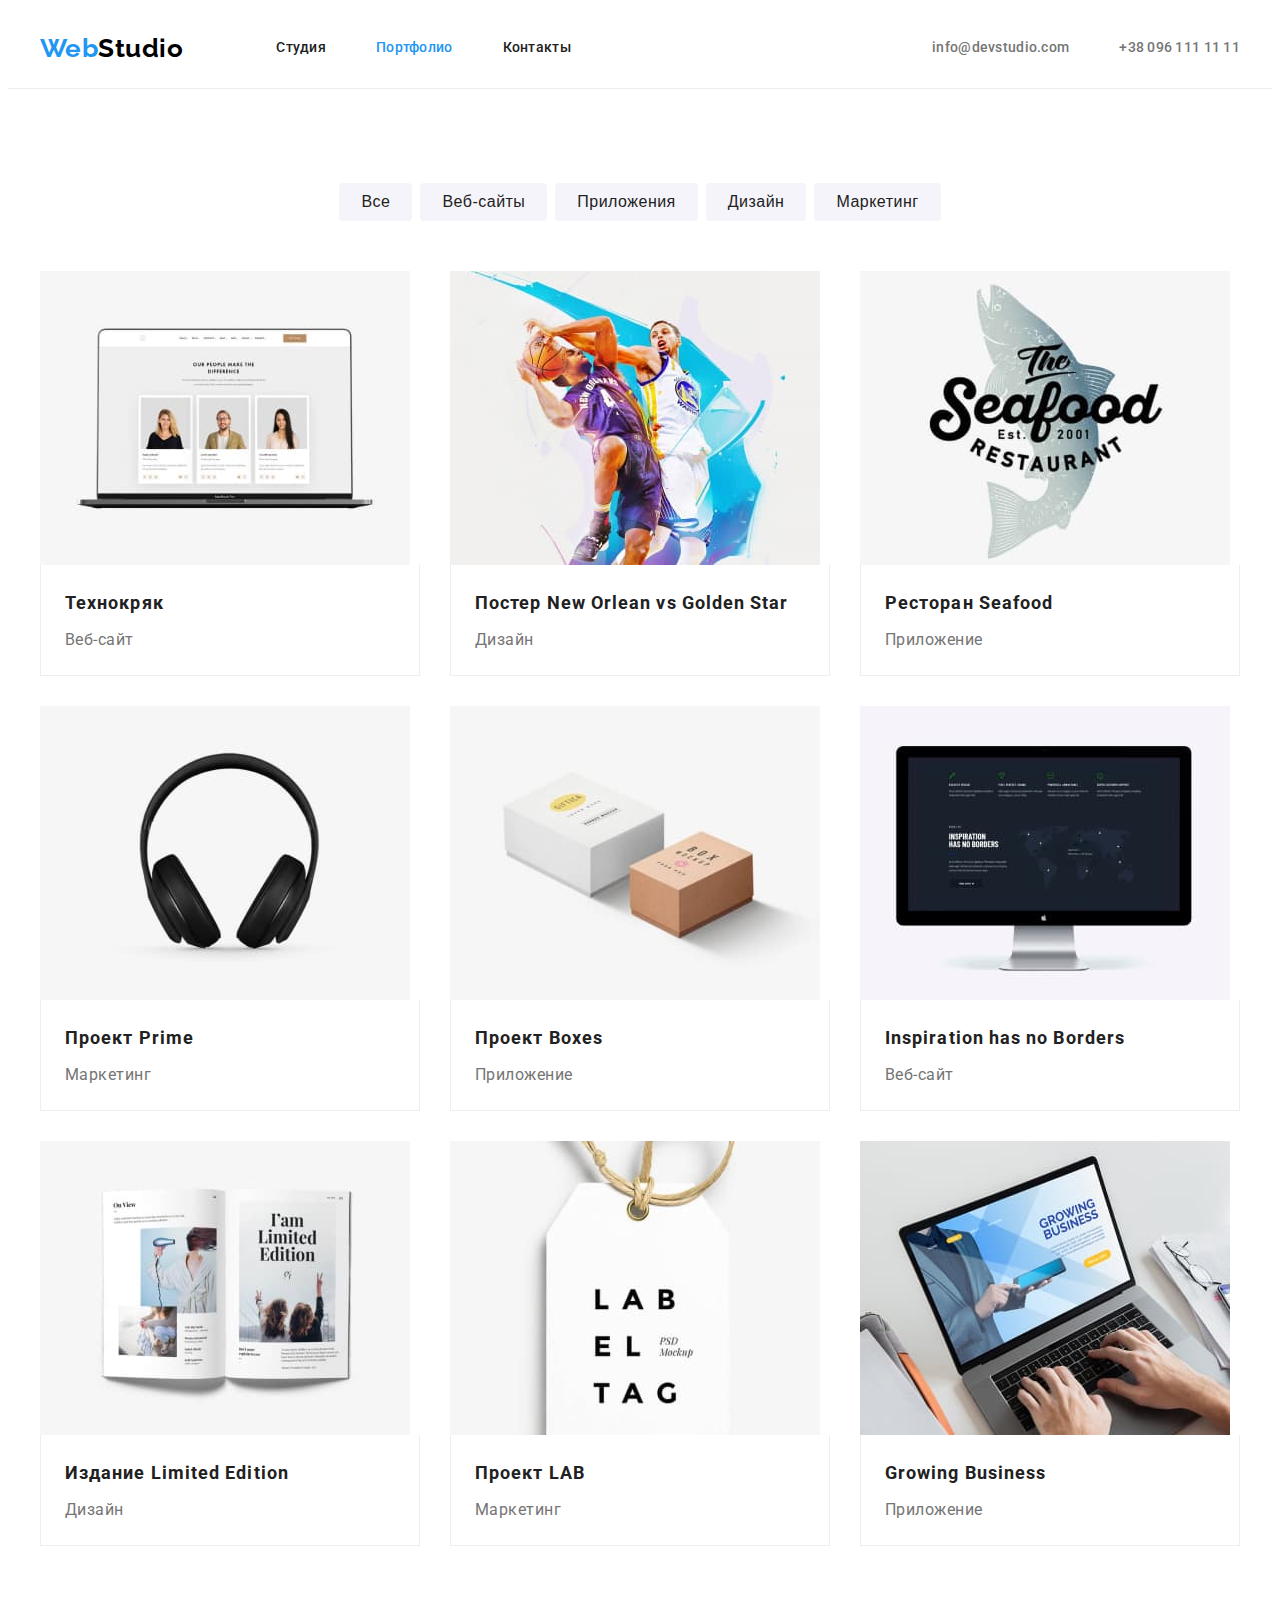
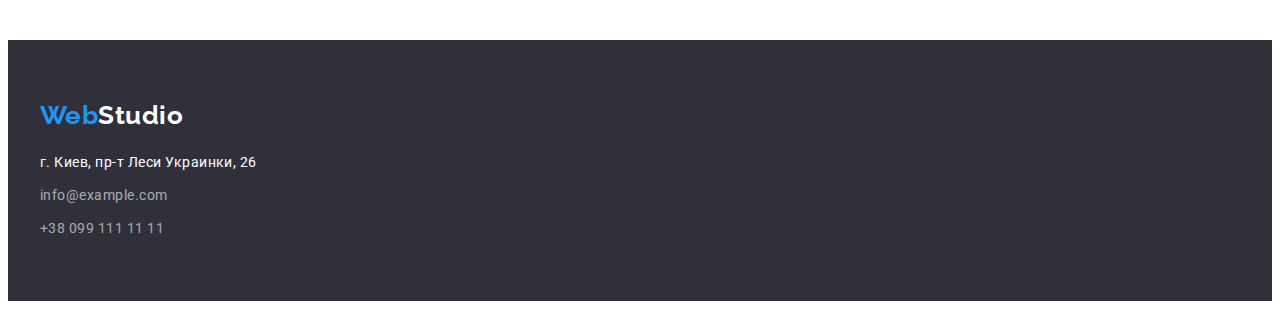
==== portfolio.html @ ab5e108e "Добавляет файлы ДЗ #3" ====
<!DOCTYPE html>
<html lang="ru">
  <head>
    <meta charset="UTF-8" />
    <meta http-equiv="X-UA-Compatible" content="IE=edge" />
    <meta name="viewport" content="width=device-width, initial-scale=1.0" />
    <title>Портфолио | Веб-студия</title>
    <link rel="preconnect" href="https://fonts.gstatic.com" />
    <link
      href="https://fonts.googleapis.com/css2?family=Raleway:wght@700&family=Roboto:wght@400;500;700;900&display=swap"
      rel="stylesheet"
    />
    <link
      rel="stylesheet"
      href="https://cdnjs.cloudflare.com/ajax/libs/modern-normalize/1.0.0/modern-normalize.min.css"
      integrity="sha512-ISS7cAi1PEhQ8jnbJpJZMd29NlhNj4AWYyLOSp2CE/CsHxTCu+r+t0D2yoJudVrd0/8fTVPUVDzY5Tvli75u/g=="
      crossorigin="anonymous"
    />
    <link rel="stylesheet" href="./css/styles.css" />
  </head>
  <body>
    <!-- HEADER -->
    <header class="header">
      <div class="container header-container">
        <nav class="navigation">
          <a class="logo-link header-logo link" lang="en" href="./index.html"
            >Web<span class="header-logo-decor">Studio</span></a
          >
          <ul class="menu list">
            <li class="menu-item">
              <a class="menu-link link" href="./index.html">Студия</a>
            </li>
            <li class="menu-item">
              <a class="menu-link link current-page-item" href="./portfolio.html">Портфолио</a>
            </li>
            <li class="menu-item">
              <a class="menu-link link" href="">Контакты</a>
            </li>
          </ul>
        </nav>
        <ul class="contacts-list list">
          <li class="contacts-item">
            <a class="contacts-link link" href="mailto:info@devstudio.com">info@devstudio.com</a>
          </li>
          <li class="contacts-item">
            <a class="contacts-link link" href="tel:+380961111111">+38 096 111 11 11</a>
          </li>
        </ul>
      </div>
    </header>
    <main>
      <!-- WORKS -->
      <section class="works section">
        <div class="container">
          <h1 class="title visually-hidden">Наши работы</h1>
          <ul class="works-filter-btn-list list">
            <li class="works-filter-btn-list-item">
              <button class="works-filter-btn" type="button">Все</button>
            </li>
            <li class="works-filter-btn-list-item">
              <button class="works-filter-btn" type="button">Веб-сайты</button>
            </li>
            <li class="works-filter-btn-list-item">
              <button class="works-filter-btn" type="button">Приложения</button>
            </li>
            <li class="works-filter-btn-list-item">
              <button class="works-filter-btn" type="button">Дизайн</button>
            </li>
            <li class="works-filter-btn-list-item">
              <button class="works-filter-btn" type="button">Маркетинг</button>
            </li>
          </ul>
          <ul class="works-list list">
            <li class="works-list-item">
              <div class="works-list-item-container">
                <a class="works-list-link link" href="">
                  <div class="works-list-item-thumb">
                    <img
                      class="works-list-link-img"
                      src="./images/portfolio/project-1.jpg"
                      alt="Веб-сайт на мониторе ноутбука"
                      width="370"
                      height="294"
                    />
                  </div>
                  <div class="works-list-item-content">
                    <h2 class="works-list-link-title">Технокряк</h2>
                    <p class="works-list-link-description">Веб-сайт</p>
                  </div>
                </a>
              </div>
            </li>
            <li class="works-list-item">
              <div class="works-list-item-container">
                <a class="works-list-link link" href="">
                  <div class="works-list-item-thumb">
                    <img
                      class="works-list-link-img"
                      src="./images/portfolio/project-2.jpg"
                      alt="Два баскетболиста с мячом"
                      width="370"
                      height="294"
                    />
                  </div>
                  <div class="works-list-item-content">
                    <h2 class="works-list-link-title">
                      Постер <span lang="en">New Orlean vs Golden Star</span>
                    </h2>
                    <p class="works-list-link-description">Дизайн</p>
                  </div>
                </a>
              </div>
            </li>
            <li class="works-list-item">
              <div class="works-list-item-container">
                <a class="works-list-link link" href="">
                  <div class="works-list-item-thumb">
                    <img
                      class="works-list-link-img"
                      src="./images/portfolio/project-3.jpg"
                      alt="Логотип ресторана"
                      width="370"
                      height="294"
                    />
                  </div>
                  <div class="works-list-item-content">
                    <h2 class="works-list-link-title">Ресторан <span lang="en">Seafood</span></h2>
                    <p class="works-list-link-description">Приложение</p>
                  </div>
                </a>
              </div>
            </li>
            <li class="works-list-item">
              <div class="works-list-item-container">
                <a class="works-list-link link" href="">
                  <div class="works-list-item-thumb">
                    <img
                      class="works-list-link-img"
                      src="./images/portfolio/project-4.jpg"
                      alt="Наушники"
                      width="370"
                      height="294"
                    />
                  </div>
                  <div class="works-list-item-content">
                    <h2 class="works-list-link-title">Проект <span lang="en">Prime</span></h2>
                    <p class="works-list-link-description">Маркетинг</p>
                  </div>
                </a>
              </div>
            </li>
            <li class="works-list-item">
              <div class="works-list-item-container">
                <a class="works-list-link link" href="">
                  <div class="works-list-item-thumb">
                    <img
                      class="works-list-link-img"
                      src="./images/portfolio/project-5.jpg"
                      alt="Две коробки"
                      width="370"
                      height="294"
                    />
                  </div>
                  <div class="works-list-item-content">
                    <h2 class="works-list-link-title">Проект <span lang="en">Boxes</span></h2>
                    <p class="works-list-link-description">Приложение</p>
                  </div>
                </a>
              </div>
            </li>
            <li class="works-list-item">
              <div class="works-list-item-container">
                <a class="works-list-link link" href="">
                  <div class="works-list-item-thumb">
                    <img
                      class="works-list-link-img"
                      src="./images/portfolio/project-6.jpg"
                      alt="Приложение на экране монитора"
                      width="370"
                      height="294"
                    />
                  </div>
                  <div class="works-list-item-content">
                    <h2 class="works-list-link-title" lang="en">Inspiration has no Borders</h2>
                    <p class="works-list-link-description">Веб-сайт</p>
                  </div>
                </a>
              </div>
            </li>
            <li class="works-list-item">
              <div class="works-list-item-container">
                <a class="works-list-link link" href="">
                  <div class="works-list-item-thumb">
                    <img
                      class="works-list-link-img"
                      src="./images/portfolio/project-7.jpg"
                      alt="Журнал"
                      width="370"
                      height="294"
                    />
                  </div>
                  <div class="works-list-item-content">
                    <h2 class="works-list-link-title">
                      Издание <span lang="en">Limited Edition</span>
                    </h2>
                    <p class="works-list-link-description">Дизайн</p>
                  </div>
                </a>
              </div>
            </li>
            <li class="works-list-item">
              <div class="works-list-item-container">
                <a class="works-list-link link" href="">
                  <div class="works-list-item-thumb">
                    <img
                      class="works-list-link-img"
                      src="./images/portfolio/project-8.jpg"
                      alt="Лейбл"
                      width="370"
                      height="294"
                    />
                  </div>
                  <div class="works-list-item-content">
                    <h2 class="works-list-link-title">Проект <span lang="en">LAB</span></h2>
                    <p class="works-list-link-description">Маркетинг</p>
                  </div>
                </a>
              </div>
            </li>
            <li class="works-list-item">
              <div class="works-list-item-container">
                <a class="works-list-link link" href="">
                  <div class="works-list-item-thumb">
                    <img
                      class="works-list-link-img"
                      src="./images/portfolio/project-9.jpg"
                      alt="Человек набирает на клавиатуре ноутбука"
                      width="370"
                      height="294"
                    />
                  </div>
                  <div class="works-list-item-content">
                    <h2 class="works-list-link-title" lang="en">Growing Business</h2>
                    <p class="works-list-link-description">Приложение</p>
                  </div>
                </a>
              </div>
            </li>
          </ul>
        </div>
      </section>
    </main>
    <!-- FOOTER -->
    <footer class="footer">
      <div class="container">
        <a class="logo-link footer-logo link" lang="en" href="./index.html"
          >Web<span class="footer-logo-decor">Studio</span></a
        >
        <address class="address">
          <ul class="address-contacts-list list">
            <li class="address-contacts-list-item">
              <a
                class="address-postal-link link"
                href="https://goo.gl/maps/wizfUWT5925E2VPB9"
                target="_blank"
                rel="noopener noreferrer"
                >г. Киев, пр-т Леси Украинки, 26</a
              >
            </li>
            <li class="address-contacts-list-item">
              <a class="address-mail-link link" href="mailto:info@example.com">info@example.com</a>
            </li>
            <li class="address-contacts-list-item">
              <a class="address-tel-link link" href="tel:+380991111111">+38 099 111 11 11</a>
            </li>
          </ul>
        </address>
      </div>
    </footer>
  </body>
</html>
---- css/styles.css ----
:root {
  --main-font: 'Roboto', sans-serif;
  --secondary-font: 'Raleway', sans-serif;
  --accent-color: #2196f3;
  --primary-text-color: #212121;
  --secondary-text-color: #757575;
  --primary-white-color: #fff;
  --primary-black-color: #000;
  --card-set-gap: 30px;
}

h1,
h2,
h3,
h4,
h5,
h6,
p {
  margin-top: 0;
  margin-bottom: 0;
}

ul,
ol {
  margin-top: 0;
  margin-bottom: 0;
  padding-left: 0;
}

img {
  display: block;
  max-width: 100%;
  height: auto;
}

.list {
  list-style: none;
}

.link {
  text-decoration: none;
}

body {
  min-width: 1200px;
  font-family: var(--main-font);
  letter-spacing: 0.03em;
  color: var(--primary-text-color);
  background-color: var(--primary-white-color);
}

.container {
  width: 1200px;
  margin: 0 auto;
  padding-left: 15px;
  padding-right: 15px;
}

.section {
  padding-top: 94px;
  padding-bottom: 94px;
}

/* ============= COMPONENTS ============= */
.logo-link {
  display: block;

  font-family: var(--secondary-font);
  font-weight: 700;
  font-size: 26px;
  line-height: 1.19;
  color: var(--accent-color);
}

.menu .current-page-item {
  color: var(--accent-color);
}

.modal-btn {
  display: block;
  margin: 0 auto;
  padding: 10px 32px;

  font-weight: 700;
  font-size: 16px;
  line-height: 1.88;
  letter-spacing: 0.06em;
  color: var(--primary-white-color);
  background-color: var(--accent-color);
  border: 0 solid var(--accent-color);
  border-radius: 4px;
  box-shadow: 0px 4px 4px rgba(0, 0, 0, 0.15);
  cursor: pointer;
}

.title {
  margin-bottom: 50px;

  font-size: 36px;
  line-height: 1.17;
  text-align: center;
}

.visually-hidden {
  position: absolute;
  width: 1px;
  height: 1px;
  margin: -1px;
  border: 0;
  padding: 0;

  white-space: nowrap;
  clip-path: inset(100%);
  clip: rect(0 0 0 0);
  overflow: hidden;
}
/* ============= END OF COMPONENTS ============= */

/* ============= HEADER ============= */
.header {
  border-bottom-width: 1px;
  border-bottom-style: solid;
  border-bottom-color: #ececec;
}

.header-container {
  display: flex;
  align-items: center;
}

.navigation {
  display: flex;
  align-items: center;
}

.header-logo {
  margin-right: 93px;
}

.header-logo-decor {
  color: var(--primary-black-color);
}

.menu {
  display: flex;
}

.menu-item:not(:last-child) {
  margin-right: 50px;
}

.menu-link {
  display: block;
  padding: 32px 0;

  font-weight: 500;
  font-size: 14px;
  line-height: 1.14;
  letter-spacing: 0.02em;
  color: inherit;
}

.menu-link:hover,
.menu-link:focus {
  color: var(--accent-color);
}

.contacts-list {
  display: flex;
  margin-left: auto;
}

.contacts-item:not(:last-child) {
  margin-right: 50px;
}

.contacts-link {
  display: block;
  padding: 32px 0;

  font-weight: 500;
  font-size: 14px;
  line-height: 1.14;
  letter-spacing: 0.02em;
  color: var(--secondary-text-color);
}

.contacts-link:hover,
.contacts-link:focus {
  color: var(--accent-color);
}
/* ============= END OF HEADER ============= */

/* ============= HERO ============= */
.hero {
  padding: 200px 0;

  background-color: #2f303a;
}

.hero-title {
  max-width: 696px;
  margin: 0 auto 30px;

  font-weight: 900;
  font-size: 44px;
  line-height: 1.36;
  text-align: center;
  letter-spacing: 0.06em;
  text-transform: uppercase;
  color: var(--primary-white-color);
}
/* ============= END OF HERO ============= */

/* ============= ADVANTAGES ============= */
.advantages-list {
  display: flex;
}

.advantages-list-item {
  width: 270px;
}

.advantages-list-item:not(:last-child) {
  margin-right: 30px;
}

.advantages-list-item-title {
  margin-bottom: 10px;

  font-size: 14px;
  line-height: 1.14;
  text-transform: uppercase;
}
.advantages-list-item-description {
  font-size: 14px;
  line-height: 1.71;
  color: var(--secondary-text-color);
}
/* ============= END OF ADVANTAGES ============= */

/* ============= SERVICES ============= */
.services {
  padding-top: 0;
  padding-bottom: 94px;
}

.services-img-list {
  display: flex;
  flex-wrap: wrap;
  margin-left: calc(-1 * var(--card-set-gap));
  margin-top: calc(-1 * var(--card-set-gap));
}

.services-img-list > .services-img-list-item {
  flex-basis: calc(100% / 3 - var(--card-set-gap));
  margin-left: var(--card-set-gap);
  margin-top: var(--card-set-gap);
}
/* ============= END OF SERVICES ============= */

/* ============= TEAM ============= */
.team {
  background-color: #f5f4fa;
}

.team-list {
  display: flex;
  flex-wrap: wrap;
  margin-left: calc(-1 * var(--card-set-gap));
  margin-top: calc(-1 * var(--card-set-gap));
}

.team-list > .team-list-item {
  flex-basis: calc(100% / 4 - var(--card-set-gap));
  margin-left: var(--card-set-gap);
  margin-top: var(--card-set-gap);
}

.team-list-item-container {
  box-shadow: 0px 1px 3px rgba(0, 0, 0, 0.12), 0px 1px 1px rgba(0, 0, 0, 0.14),
    0px 2px 1px rgba(0, 0, 0, 0.2);
  border-radius: 0px 0px 4px 4px;
  overflow: hidden;
}

.team-list-item-content {
  padding: 30px 0;
}

.team-list-item-title {
  margin-bottom: 10px;

  font-weight: 500;
  font-size: 16px;
  line-height: 1.19;
  text-align: center;
}

.team-list-item-description {
  font-size: 16px;
  line-height: 1.19;
  text-align: center;
  color: var(--secondary-text-color);
}
/* ============= END OF TEAM ============= */

/* ============= WORKS ============= */
.works-filter-btn-list {
  display: flex;
  justify-content: center;
  margin: 0 auto;
  margin-bottom: 50px;
}

.works-filter-btn-list-item:not(:last-child) {
  margin-right: 8px;
}

.works-filter-btn {
  display: block;
  padding: 6px 22px;

  letter-spacing: inherit;
  font-weight: 500;
  font-size: 16px;
  line-height: 1.63;
  color: inherit;
  background-color: #f5f4fa;
  border: 0 solid #f5f4fa;
  border-radius: 4px;
  cursor: pointer;
}

.works-filter-btn:hover,
.works-filter-btn:focus {
  color: var(--primary-white-color);
  background-color: var(--accent-color);
  border: 0 solid var(--accent-color);
  border-radius: 4px;
  box-shadow: 0px 3px 1px rgba(0, 0, 0, 0.1), 0px 1px 2px rgba(0, 0, 0, 0.08),
    0px 2px 2px rgba(0, 0, 0, 0.12);
}

.works-list {
  display: flex;
  flex-wrap: wrap;
  margin-left: calc(-1 * var(--card-set-gap));
  margin-top: calc(-1 * var(--card-set-gap));
}

.works-list > .works-list-item {
  flex-basis: calc(100% / 3 - var(--card-set-gap));
  margin-left: var(--card-set-gap);
  margin-top: var(--card-set-gap);
}

.works-list-item-content {
  padding: 20px 24px;

  border: 1px solid #eee;
  border-top: none;
}

.works-list-link-title {
  margin-bottom: 4px;

  font-size: 18px;
  line-height: 2;
  letter-spacing: 0.06em;
  color: var(--primary-text-color);
}

.works-list-link-description {
  font-size: 16px;
  line-height: 1.88;
  color: var(--secondary-text-color);
}
/* ============= END OF WORKS ============= */

/* ============= FOOTER ============= */
.footer {
  padding: 60px 0;

  background-color: #2f303a;
}

.footer-logo {
  margin-bottom: 20px;
}

.footer-logo-decor {
  color: var(--primary-white-color);
}

.address-contacts-list-item {
  font-style: normal;
  font-weight: 400;
  font-size: 14px;
  line-height: 1.71;
}

.address-contacts-list-item:not(:last-child) {
  margin-bottom: 9px;
}

.address-postal-link {
  color: var(--primary-white-color);
}

.address-mail-link,
.address-tel-link {
  color: rgba(255, 255, 255, 0.6);
}
/* ============= END OF FOOTER ============= */ ;
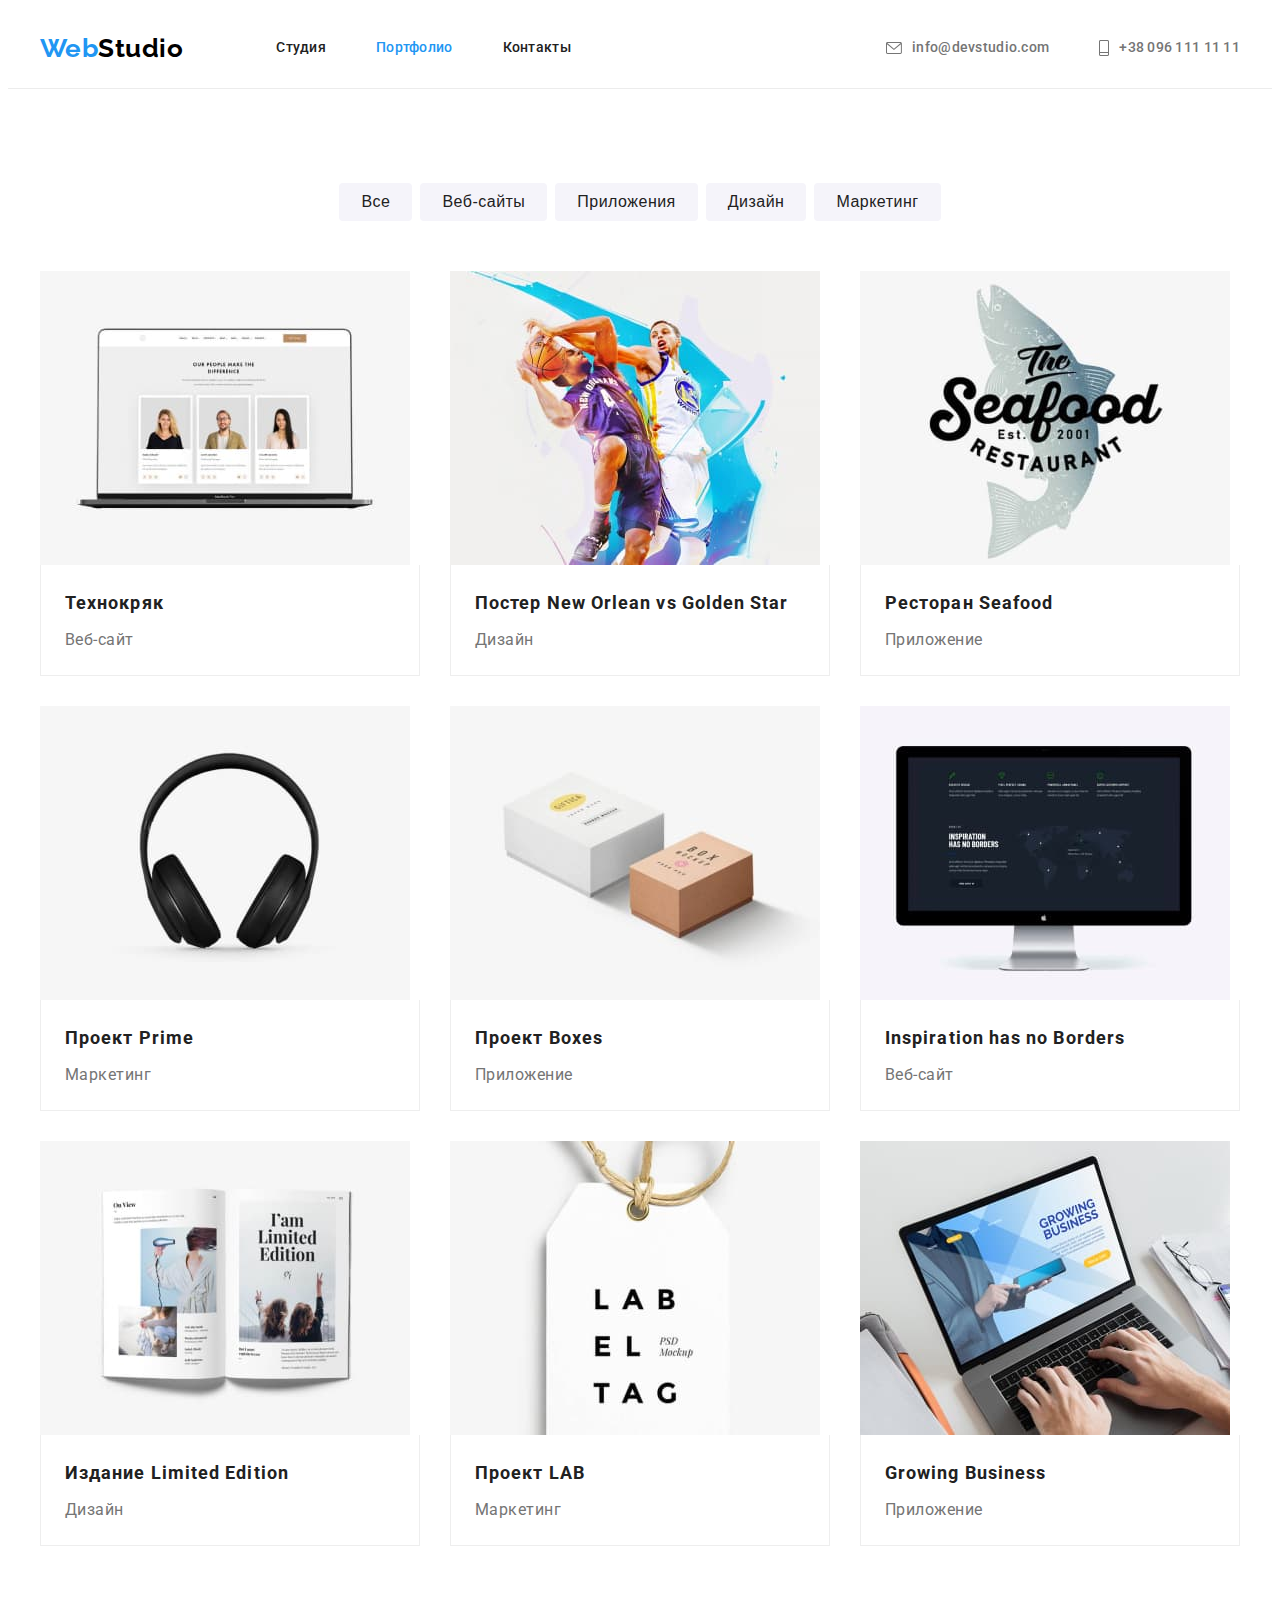
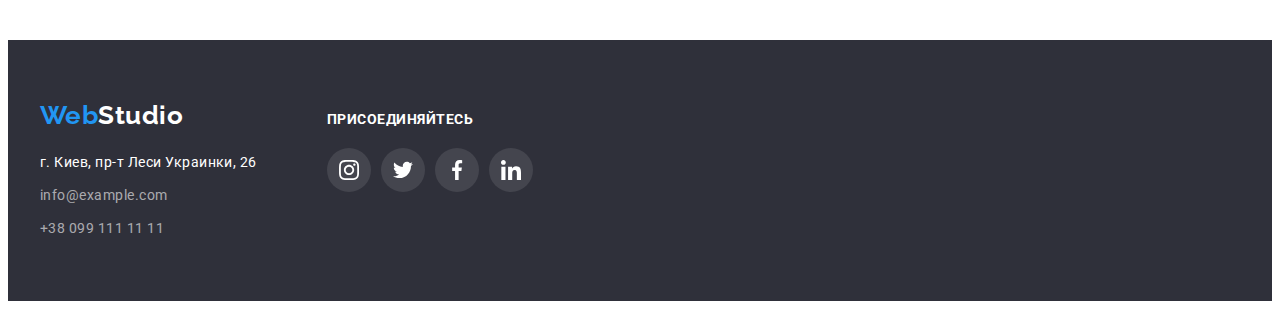
==== commit a35cf367: "Добавляет секцию Наши клиенты и все иконки" ====
--- a/portfolio.html
+++ b/portfolio.html
@@ -40,10 +40,18 @@
         </nav>
         <ul class="contacts-list list">
           <li class="contacts-item">
-            <a class="contacts-link link" href="mailto:info@devstudio.com">info@devstudio.com</a>
+            <a class="contacts-link link" href="mailto:info@devstudio.com">
+              <svg class="contacts-icon" width="16" height="12">
+                <use href="./images/icons.svg#icon-envelope"></use>
+              </svg>
+              info@devstudio.com</a>
           </li>
           <li class="contacts-item">
-            <a class="contacts-link link" href="tel:+380961111111">+38 096 111 11 11</a>
+            <a class="contacts-link link" href="tel:+380961111111">
+              <svg class="contacts-icon" width="10" height="16">
+                <use href="./images/icons.svg#icon-phone"></use>
+              </svg>
+              +38 096 111 11 11</a>
           </li>
         </ul>
       </div>
@@ -253,28 +261,59 @@
     <!-- FOOTER -->
     <footer class="footer">
       <div class="container">
-        <a class="logo-link footer-logo link" lang="en" href="./index.html"
-          >Web<span class="footer-logo-decor">Studio</span></a
-        >
-        <address class="address">
-          <ul class="address-contacts-list list">
-            <li class="address-contacts-list-item">
-              <a
-                class="address-postal-link link"
-                href="https://goo.gl/maps/wizfUWT5925E2VPB9"
-                target="_blank"
-                rel="noopener noreferrer"
-                >г. Киев, пр-т Леси Украинки, 26</a
-              >
-            </li>
-            <li class="address-contacts-list-item">
-              <a class="address-mail-link link" href="mailto:info@example.com">info@example.com</a>
-            </li>
-            <li class="address-contacts-list-item">
-              <a class="address-tel-link link" href="tel:+380991111111">+38 099 111 11 11</a>
-            </li>
-          </ul>
-        </address>
+        <div class="footer-container">
+          <div class="address-container">
+            <a class="logo-link footer-logo link" lang="en" href="./index.html">Web<span
+                class="footer-logo-decor">Studio</span></a>
+            <address class="address">
+              <ul class="address-contacts-list list">
+                <li class="address-contacts-list-item">
+                  <a class="address-postal-link link" href="https://goo.gl/maps/wizfUWT5925E2VPB9" target="_blank"
+                    rel="noopener noreferrer">г. Киев, пр-т Леси Украинки, 26</a>
+                </li>
+                <li class="address-contacts-list-item">
+                  <a class="address-mail-link link" href="mailto:info@example.com">info@example.com</a>
+                </li>
+                <li class="address-contacts-list-item">
+                  <a class="address-tel-link link" href="tel:+380991111111">+38 099 111 11 11</a>
+                </li>
+              </ul>
+            </address>
+          </div>
+          <div class="social-links-container">
+            <p class="social-links-caption">Присоединяйтесь</p>
+            <ul class="social-list list">
+              <li class="social-list-item">
+                <a class="social-list-link social-links-dark-theme link" href="">
+                  <svg class="social-list-icon" width="20" height="20">
+                    <use href="./images/icons.svg#icon-instagram"></use>
+                  </svg>
+                </a>
+              </li>
+              <li class="social-list-item">
+                <a class="social-list-link social-links-dark-theme link" href="">
+                  <svg class="social-list-icon" width="20" height="20">
+                    <use href="./images/icons.svg#icon-twitter"></use>
+                  </svg>
+                </a>
+              </li>
+              <li class="social-list-item">
+                <a class="social-list-link social-links-dark-theme link" href="">
+                  <svg class="social-list-icon" width="20" height="20">
+                    <use href="./images/icons.svg#icon-facebook"></use>
+                  </svg>
+                </a>
+              </li>
+              <li class="social-list-item">
+                <a class="social-list-link social-links-dark-theme link" href="">
+                  <svg class="social-list-icon" width="20" height="20">
+                    <use href="./images/icons.svg#icon-linkedin"></use>
+                  </svg>
+                </a>
+              </li>
+            </ul>
+          </div>
+        </div>
       </div>
     </footer>
   </body>
--- a/css/styles.css
+++ b/css/styles.css
@@ -114,6 +114,44 @@
   clip: rect(0 0 0 0);
   overflow: hidden;
 }
+
+.social-list {
+  display: flex;
+  justify-content: center;
+}
+
+.social-list-item:not(:last-child) {
+  margin-right: 10px;
+}
+
+.social-list-link {
+  display: flex;
+  justify-content: center;
+  align-items: center;
+  width: 44px;
+  height: 44px;
+
+  border-radius: 50%;
+}
+
+.social-links-light-theme {
+  color: #afb1b8;
+}
+
+.social-links-dark-theme {
+  background-color: rgba(255, 255, 255, 0.1);
+  color: var(--primary-white-color);
+}
+
+.social-list-link:hover,
+.social-list-link:focus {
+  color: var(--primary-white-color);
+  background-color: #2196f3;
+}
+
+.social-list-icon {
+  fill: currentColor;
+}
 /* ============= END OF COMPONENTS ============= */
 
 /* ============= HEADER ============= */
@@ -175,7 +213,8 @@
 }
 
 .contacts-link {
-  display: block;
+  display: flex;
+  align-items: center;
   padding: 32px 0;
 
   font-weight: 500;
@@ -189,13 +228,24 @@
 .contacts-link:focus {
   color: var(--accent-color);
 }
+
+.contacts-icon {
+  margin-right: 10px;
+  fill: currentColor;
+}
 /* ============= END OF HEADER ============= */
 
 /* ============= HERO ============= */
 .hero {
+  max-width: 1600px;
   padding: 200px 0;
 
-  background-color: #2f303a;
+  background-color: #c4c4c4;
+  background-image: linear-gradient(rgba(47, 48, 58, 0.4), rgba(47, 48, 58, 0.4)),
+    url('../images/hero/background-image.jpg');
+  background-position: 50% 50%;
+  background-size: cover;
+  background-repeat: no-repeat;
 }
 
 .hero-title {
@@ -225,6 +275,17 @@
   margin-right: 30px;
 }
 
+.advantages-icon-container {
+  display: flex;
+  height: 120px;
+  justify-content: center;
+  align-items: center;
+  margin-bottom: 30px;
+
+  background-color: #f5f4fa;
+  border-radius: 4px;
+}
+
 .advantages-list-item-title {
   margin-bottom: 10px;
 
@@ -298,12 +359,47 @@
 }
 
 .team-list-item-description {
+  margin-bottom: 16px;
+
   font-size: 16px;
   line-height: 1.19;
   text-align: center;
   color: var(--secondary-text-color);
 }
 /* ============= END OF TEAM ============= */
+
+/* ============= CLIENTS ============= */
+.clients-list {
+  display: flex;
+  justify-content: center;
+}
+
+.clients-list-item:not(:last-child) {
+  margin-right: 30px;
+}
+
+.clients-list-link {
+  display: flex;
+  justify-content: center;
+  align-items: center;
+  width: 170px;
+  height: 92px;
+
+  color: #afb1b8;
+  border: 1px solid #afb1b8;
+  border-radius: 4px;
+}
+
+.clients-list-link:hover,
+.clients-list-link:focus {
+  color: #2196f3;
+  border: 1px solid #2196f3;
+}
+
+.clients-list-icon {
+  fill: currentColor;
+}
+/* ============= END OF CLIENTS ============= */
 
 /* ============= WORKS ============= */
 .works-filter-btn-list {
@@ -385,6 +481,15 @@
   background-color: #2f303a;
 }
 
+.footer-container {
+  display: flex;
+  align-items: baseline;
+}
+
+.address-container {
+  margin-right: 70px;
+}
+
 .footer-logo {
   margin-bottom: 20px;
 }
@@ -412,4 +517,14 @@
 .address-tel-link {
   color: rgba(255, 255, 255, 0.6);
 }
+
+.social-links-caption {
+  margin-bottom: 20px;
+
+  font-weight: 700;
+  font-size: 14px;
+  line-height: 1.14;
+  text-transform: uppercase;
+  color: var(--primary-white-color);
+}
 /* ============= END OF FOOTER ============= */ ;
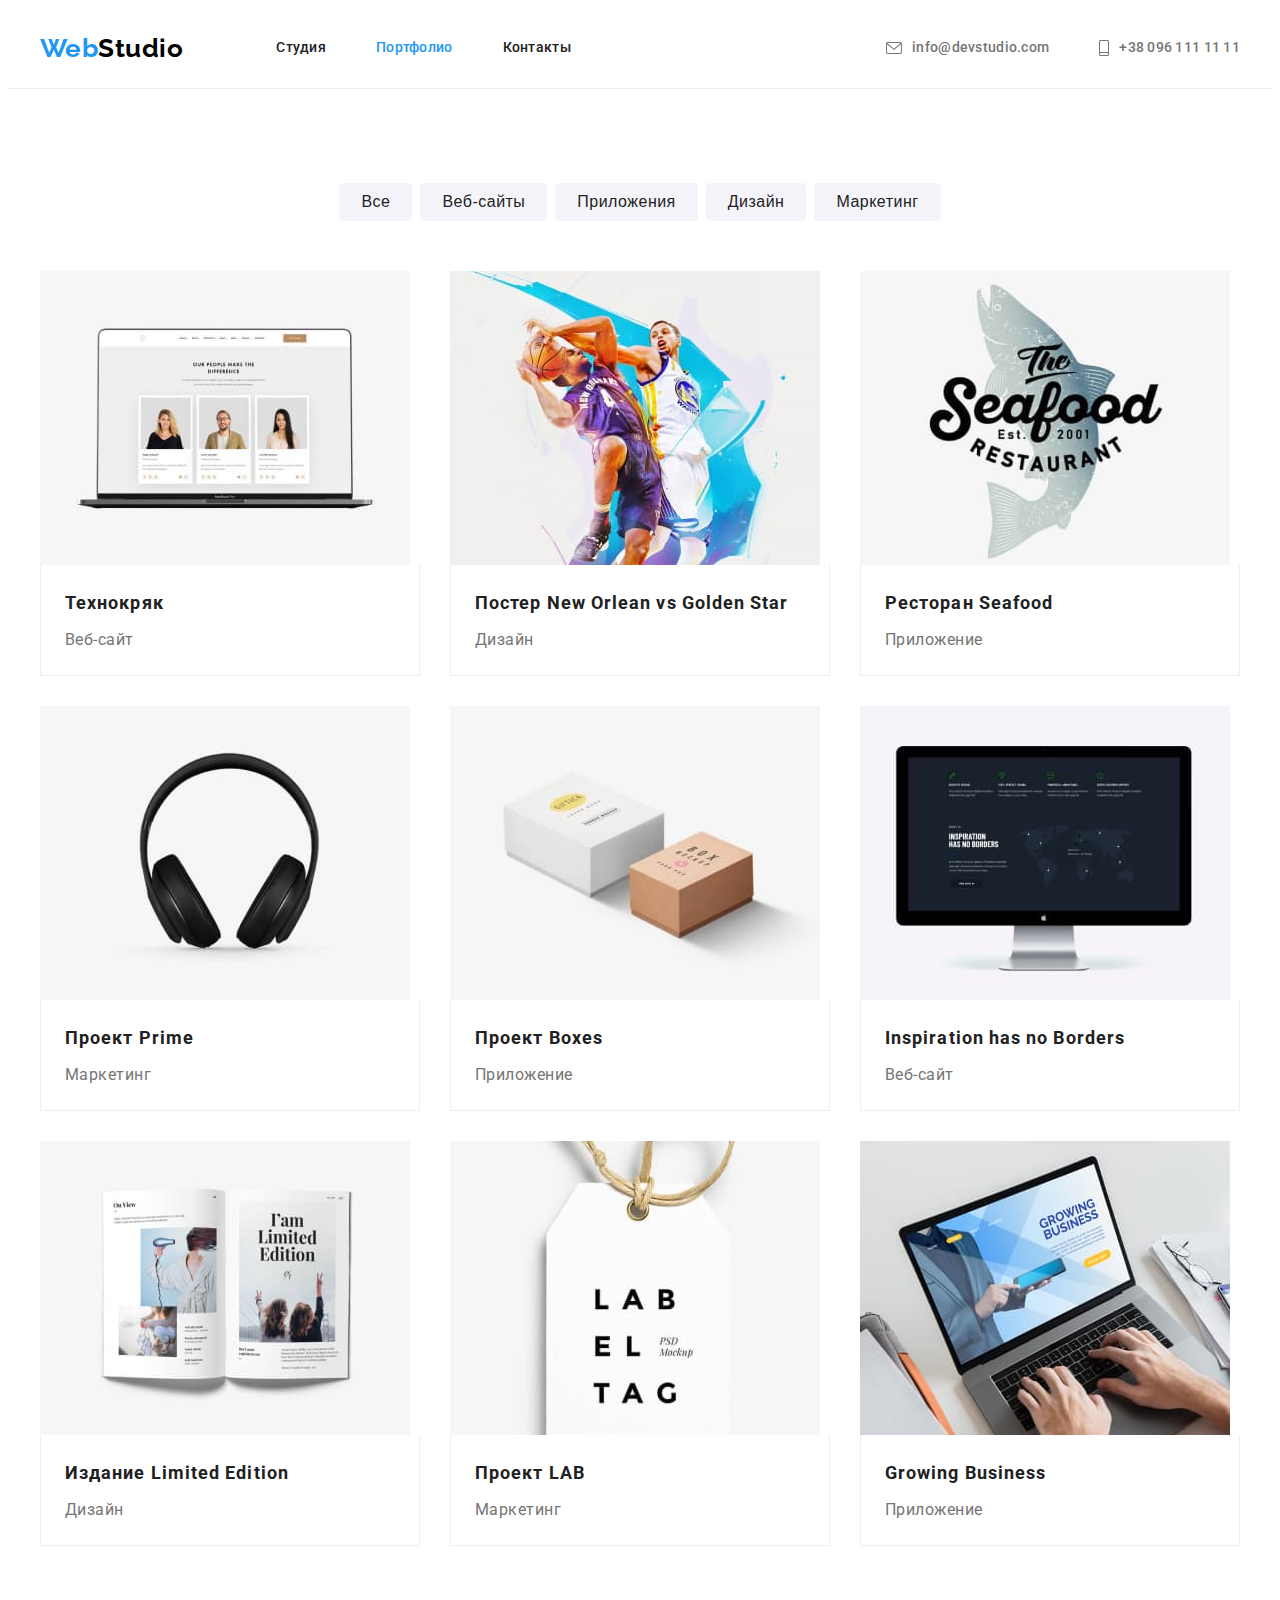
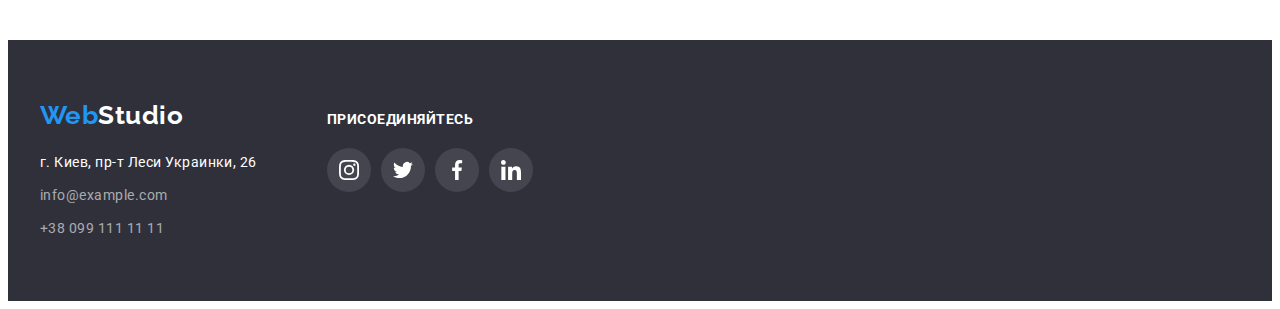
==== commit 76d64359: "Оптимизирует спрайт и добавляет ховер в Портфолио" ====
--- a/portfolio.html
+++ b/portfolio.html
@@ -44,14 +44,16 @@
               <svg class="contacts-icon" width="16" height="12">
                 <use href="./images/icons.svg#icon-envelope"></use>
               </svg>
-              info@devstudio.com</a>
+              info@devstudio.com</a
+            >
           </li>
           <li class="contacts-item">
             <a class="contacts-link link" href="tel:+380961111111">
               <svg class="contacts-icon" width="10" height="16">
                 <use href="./images/icons.svg#icon-phone"></use>
               </svg>
-              +38 096 111 11 11</a>
+              +38 096 111 11 11</a
+            >
           </li>
         </ul>
       </div>
@@ -263,16 +265,24 @@
       <div class="container">
         <div class="footer-container">
           <div class="address-container">
-            <a class="logo-link footer-logo link" lang="en" href="./index.html">Web<span
-                class="footer-logo-decor">Studio</span></a>
+            <a class="logo-link footer-logo link" lang="en" href="./index.html"
+              >Web<span class="footer-logo-decor">Studio</span></a
+            >
             <address class="address">
               <ul class="address-contacts-list list">
                 <li class="address-contacts-list-item">
-                  <a class="address-postal-link link" href="https://goo.gl/maps/wizfUWT5925E2VPB9" target="_blank"
-                    rel="noopener noreferrer">г. Киев, пр-т Леси Украинки, 26</a>
+                  <a
+                    class="address-postal-link link"
+                    href="https://goo.gl/maps/wizfUWT5925E2VPB9"
+                    target="_blank"
+                    rel="noopener noreferrer"
+                    >г. Киев, пр-т Леси Украинки, 26</a
+                  >
                 </li>
                 <li class="address-contacts-list-item">
-                  <a class="address-mail-link link" href="mailto:info@example.com">info@example.com</a>
+                  <a class="address-mail-link link" href="mailto:info@example.com"
+                    >info@example.com</a
+                  >
                 </li>
                 <li class="address-contacts-list-item">
                   <a class="address-tel-link link" href="tel:+380991111111">+38 099 111 11 11</a>
--- a/css/styles.css
+++ b/css/styles.css
@@ -451,6 +451,12 @@
   margin-top: var(--card-set-gap);
 }
 
+.works-list-item-container:hover,
+.works-list-item-container:focus {
+  box-shadow: 0px 1px 1px rgba(0, 0, 0, 0.12), 0px 4px 4px rgba(0, 0, 0, 0.06),
+    1px 4px 6px rgba(0, 0, 0, 0.16);
+}
+
 .works-list-item-content {
   padding: 20px 24px;
 
